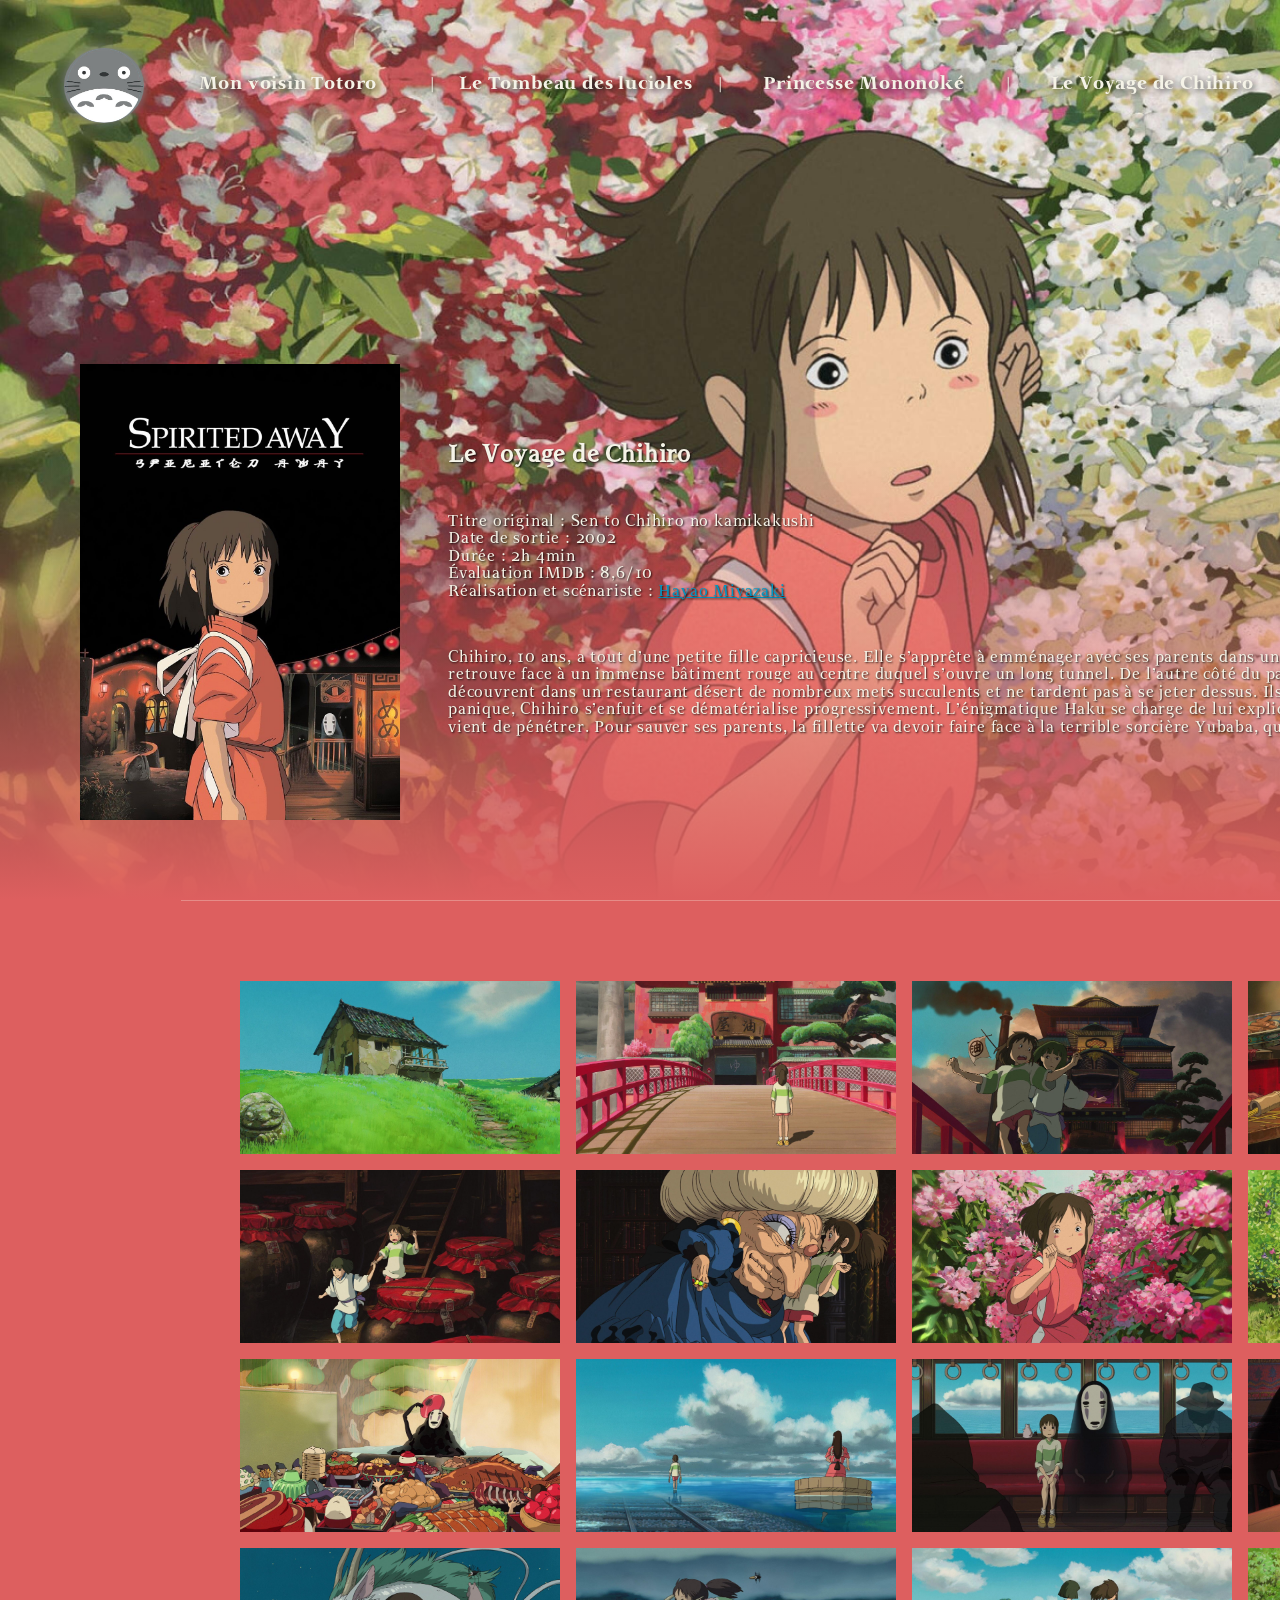
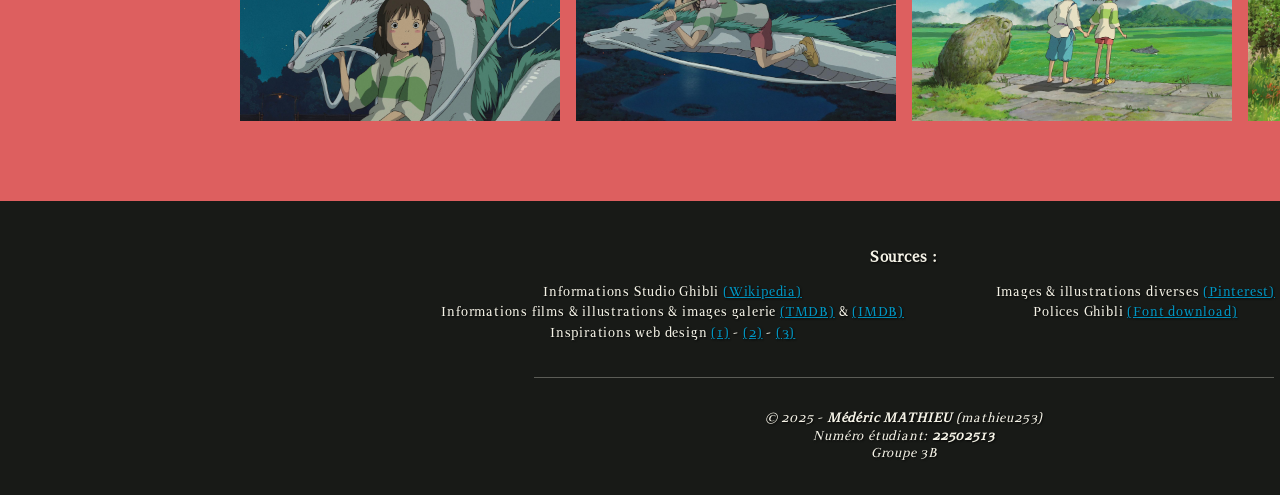
==== pages/chihiro.html @ 4f33b005 "Import" ====
<!DOCTYPE html>
<html lang="fr">

<head>
    <meta charset="UTF-8">
    <meta name="viewport" content="width=device-width, initial-scale=1.0">
    <meta name="author" content="mathieu253" />

    <!----- Favicon ----->
    <link rel="icon" href="../ressources/images/favicon.ico" type="image/x-icon">

    <!----- Styles ----->
    <link rel="stylesheet" href="../css/main.css">
    <link rel="stylesheet" href="../css/films.css">

    <!----- Titre ----->
    <title>Studio Ghibli - Mederic Mathieu</title>
</head>



<body>
    <header>
        <nav class="navbar">
			
			<!-- Logo -->
			<a class="navbar__logo-lien" href="../accueil.html"><img class="navbar__logo-img" src="../ressources/images/logo.png" alt="Logo du studio ghibli"></a>
			
			<!-- Menu -->
            <ul class="navbar__menu">
                <li>
                    <a class="navbar__menu-lien" href="totoro.html">
                        <span class="navbar__menu-titre">Mon voisin Totoro</span>
                        <img class="navbar__menu-affiche" src="../ressources/images/affiche-totoro.jpg" alt="Mon voisin Totoro">
                    </a>
                </li>
                <li>
                    <a class="navbar__menu-lien" href="lucioles.html">
                        <span class="navbar__menu-titre">Le Tombeau des lucioles</span>
                        <img class="navbar__menu-affiche" src="../ressources/images/affiche-lucioles.jpg" alt="Le Tombeau des lucioles">
                    </a>
                </li>
                <li>
                    <a class="navbar__menu-lien" href="mononoke.html">
                        <span class="navbar__menu-titre">Princesse Mononoké</span>
                        <img class="navbar__menu-affiche" src="../ressources/images/affiche-mononoke.jpg" alt="Princesse Mononoké">
                    </a>
                </li>
                <li>
                    <a class="navbar__menu-lien" href="chihiro.html">
                        <span class="navbar__menu-titre">Le Voyage de Chihiro</span>
                        <img class="navbar__menu-affiche" src="../ressources/images/affiche-chihiro.jpg" alt="Le Voyage de Chihiro">
                    </a>
                </li>
            </ul>
        </nav>
    </header>


    <main class="chihiro__main">
        <section class="ghibli__intro chihiro__intro">
            <img class="ghibli__affiche" src="../ressources/images/affiche-chihiro.jpg" alt="Affiche 'Le Voyage de Chihiro'">
            <div class="ghibli__infos">
                <h1>Le Voyage de Chihiro</h1>
                <p>
                    Titre original : Sen to Chihiro no kamikakushi<br>
                    Date de sortie : 2002<br>
                    Durée : 2h 4min<br>
                    Évaluation IMDB : 8,6/10<br>
                    Réalisation et scénariste : <a class="ghibli__lien" href="https://www.imdb.com/fr-ca/name/nm0594503/?ref_=tt_ov_1_1" target="_blank">Hayao Miyazaki</a>
                </p>
                <p>Chihiro, 10 ans, a tout d’une petite fille capricieuse. Elle s’apprête à emménager avec ses parents dans une nouvelle demeure. Sur la route, la petite famille se retrouve face à un immense bâtiment rouge au centre duquel s’ouvre un long tunnel. De l’autre côté du passage se dresse une ville fantôme. Les parents découvrent dans un restaurant désert de nombreux mets succulents et ne tardent pas à se jeter dessus. Ils se retrouvent alors transformés en cochons. Prise de panique, Chihiro s’enfuit et se dématérialise progressivement. L’énigmatique Haku se charge de lui expliquer le fonctionnement de l’univers dans lequel elle vient de pénétrer. Pour sauver ses parents, la fillette va devoir faire face à la terrible sorcière Yubaba, qui arbore les traits d’une harpie méphistophélique.</p>
            </div>
        </section>

        <hr class="footer__separateur">

        <section class="ghibli__galerie">
            <a href="../ressources/images/chihiro/galerie/galerie1.jpg" target="_blank"><img src="../ressources/images/chihiro/galerie/galerie1.jpg" alt="Image du film 'Le Voyage de Chihiro' N°1"></a>
            <a href="../ressources/images/chihiro/galerie/galerie2.jpg" target="_blank"><img src="../ressources/images/chihiro/galerie/galerie2.jpg" alt="Image du film 'Le Voyage de Chihiro' N°2"></a>
            <a href="../ressources/images/chihiro/galerie/galerie3.jpg" target="_blank"><img src="../ressources/images/chihiro/galerie/galerie3.jpg" alt="Image du film 'Le Voyage de Chihiro' N°3"></a>
            <a href="../ressources/images/chihiro/galerie/galerie4.jpg" target="_blank"><img src="../ressources/images/chihiro/galerie/galerie4.jpg" alt="Image du film 'Le Voyage de Chihiro' N°4"></a>
            <a href="../ressources/images/chihiro/galerie/galerie5.jpg" target="_blank"><img src="../ressources/images/chihiro/galerie/galerie5.jpg" alt="Image du film 'Le Voyage de Chihiro' N°5"></a>
            <a href="../ressources/images/chihiro/galerie/galerie6.jpg" target="_blank"><img src="../ressources/images/chihiro/galerie/galerie6.jpg" alt="Image du film 'Le Voyage de Chihiro' N°6"></a>
            <a href="../ressources/images/chihiro/galerie/galerie7.jpg" target="_blank"><img src="../ressources/images/chihiro/galerie/galerie7.jpg" alt="Image du film 'Le Voyage de Chihiro' N°7"></a>
            <a href="../ressources/images/chihiro/galerie/galerie8.jpg" target="_blank"><img src="../ressources/images/chihiro/galerie/galerie8.jpg" alt="Image du film 'Le Voyage de Chihiro' N°8"></a>
            <a href="../ressources/images/chihiro/galerie/galerie9.jpg" target="_blank"><img src="../ressources/images/chihiro/galerie/galerie9.jpg" alt="Image du film 'Le Voyage de Chihiro' N°9"></a>
            <a href="../ressources/images/chihiro/galerie/galerie10.jpg" target="_blank"><img src="../ressources/images/chihiro/galerie/galerie10.jpg" alt="Image du film 'Le Voyage de Chihiro' N°10"></a>
            <a href="../ressources/images/chihiro/galerie/galerie11.jpg" target="_blank"><img src="../ressources/images/chihiro/galerie/galerie11.jpg" alt="Image du film 'Le Voyage de Chihiro' N°11"></a>
            <a href="../ressources/images/chihiro/galerie/galerie12.jpg" target="_blank"><img src="../ressources/images/chihiro/galerie/galerie12.jpg" alt="Image du film 'Le Voyage de Chihiro' N°12"></a>
            <a href="../ressources/images/chihiro/galerie/galerie13.jpg" target="_blank"><img src="../ressources/images/chihiro/galerie/galerie13.jpg" alt="Image du film 'Le Voyage de Chihiro' N°13"></a>
            <a href="../ressources/images/chihiro/galerie/galerie14.jpg" target="_blank"><img src="../ressources/images/chihiro/galerie/galerie14.jpg" alt="Image du film 'Le Voyage de Chihiro' N°14"></a>
            <a href="../ressources/images/chihiro/galerie/galerie15.jpg" target="_blank"><img src="../ressources/images/chihiro/galerie/galerie15.jpg" alt="Image du film 'Le Voyage de Chihiro' N°15"></a>
            <a href="../ressources/images/chihiro/galerie/galerie16.jpg" target="_blank"><img src="../ressources/images/chihiro/galerie/galerie16.jpg" alt="Image du film 'Le Voyage de Chihiro' N°16"></a>
        </section>
    </main>


    <footer>
        <section>
            <h3>Sources :</h3>
            <ul class="footer__menu">
                <li>Informations Studio Ghibli <a href="https://fr.wikipedia.org/wiki/Studio_Ghibli" target="_blank">(Wikipedia)</a></li>
                <li>Images & illustrations diverses <a href="https://fr.pinterest.com" target="_blank">(Pinterest)</a></li>
                <li>Informations films & illustrations & images galerie <a href="https://www.themoviedb.org/?language=fr" target="_blank">(TMDB)</a> & <a href="https://www.imdb.com/fr/" target="_blank">(IMDB)</a></li>
                <li>Polices Ghibli <a href="https://font.download/font/ghibli" target="_blank">(Font download)</a></li>
                <li>Inspirations web design <a href="https://fr.pinterest.com/pin/593208582208327746/" target="_blank">(1)</a> - <a href="https://fr.pinterest.com/pin/292100725852922092/" target="_blank">(2)</a> - <a href="https://fr.pinterest.com/pin/20618110789596343/" target="_blank">(3)</a></li>
                
            </ul>
        </section>

        <hr class="footer__separateur">

        <address>
            © 2025 - <strong>Médéric MATHIEU</strong> (mathieu253)<br>
            Numéro étudiant: <strong>22502513</strong><br>
            Groupe 3B
        </address>
    </footer>
</body>

</html>
---- css/main.css ----
/***** Variables *****/
:root {
    /* Couleurs générales */
    --ghibli-noir: #181a17;
    --ghibli-marron: #2c1d17;
    --ghibli-creme: #f5f3e7;
    --ghibli-vert: #1ca943;
    --ghibli-bleu: #0097c4;

    /* Couleurs par film */
    --couleur-totoro: #0b2035;
    --couleur-lucioles: #69200f;
    --couleur-mononoke: #899eb3;
    --couleur-chihiro: #dd5f5f;

    /* Tailles */
    --affiche-largeur: 16rem;
}

/***** Polices *****/
@font-face { /* Police 'Ghibli" */
    font-family: "Ghibli";
    src: url("../ressources/polices/Ghibli.woff");
}

@font-face { /* Police 'Ghibli" en gras */
    font-family: "Ghibli Bold";
    src: url("../ressources/polices/Ghibli-Bold.woff");
}

/***** Style global *****/
* { /* Style appliqué sur tous les éléments de la page pour simplifier la mise en page */
    box-sizing: border-box;
    margin: 0;
    padding: 0;
    
}

body {
    display: grid;
    grid-template-rows: auto 1fr auto;
    min-height: 100vh;
    max-width: 100vw;
    line-height: 1.1em;
    letter-spacing: 0.05em;
    text-shadow: 1px 1px 2px rgba(0,0,0,0.8);
    font-family: 'Ghibli', Arial, sans-serif;
    color: var(--ghibli-creme);
}

/***** Navbar *****/
.navbar {
    position: absolute;
    z-index: 10;
    display: grid;
    grid-template-columns: repeat(2, auto);
    justify-content: space-between;
    width: 100%;
    padding: 3rem 4rem;
}

/***** Logo *****/
.navbar__logo-img {
    background-color: #7d8182;
    box-shadow: 0 0 10px #7d8182;
}

.navbar__logo-img, .navbar__logo-lien {
    display: block;
    width: 5rem;
    border-radius: 50%;
    transition: transform 0.3s;
}

.navbar__logo-img:hover {
    transform: scale(1.2);
}

/***** Menu *****/
.navbar__menu {
    display: grid;
    grid-template-columns: repeat(4, auto);
    justify-content: space-between;
    align-items: center;
    list-style: none;
}

.navbar__menu-lien {
    position: relative;
    display: grid;
    width: var(--affiche-largeur);
    line-height: 2rem;
    font-size: 1.1rem;
    text-align: center;
    text-decoration: none;
    font-family: 'Ghibli Bold', Arial, sans-serif;
    text-shadow: 2px 2px 6px rgba(0, 0, 0, 0.7);
    color: var(--ghibli-creme);
}

.navbar__menu li { /* Permet de rendre l'élément <li> parent de l'élément dans la règle avec ::after */
    position: relative;
    padding-inline: 1rem;
}

.navbar__menu li:not(:last-child)::after { /* Ajoute une barre horizontale après chaque élément <li> du menu SAUF le dernier */
    content: "|";
    position: absolute;
    right: -.2rem;
    top: 50%;
    transform: translateY(-50%); /* Décale et centre l'élément en fonction de son parent */
    text-shadow: 1px 1px 3px rgba(0, 0, 0, 0.7);
}

/***** Animation menu *****/
.navbar__menu-titre {
    transition: opacity 0.5s ease-out;
}

.navbar__menu-affiche { /* On positionne et stylise l'affiche puis on la cache pour l'afficher uniquement lors du survol */
    position: absolute;
    top: 0;
    left: 50%;
    transform: translateX(-50%) translateY(-20px); /* Décale et centre l'élément en fonction de son parent */
    width: var(--affiche-largeur);
    border-radius: 30px;
    opacity: 0;
    visibility: hidden;
    transition: opacity 0.5s ease-out, transform 0.5s ease-out, visibility 0.5s;
}

.navbar__menu-lien:hover .navbar__menu-titre { /* On cache le texte lors du survol d'un lien */
    opacity: 0;
}

.navbar__menu-lien:hover .navbar__menu-affiche { /* On affiche l'image lors du survol d'un lien */
    opacity: 1;
    visibility: visible;
    transform: translateX(-50%) translateY(0);
}

/***** Pied de page *****/
footer {
    display: grid;
    justify-content: center;
    align-items: center;
    gap: 2rem;
    padding-block: 3rem 2rem;
    background-color: var(--ghibli-noir);
    text-align: center;
    font-size: small;
}

.footer__menu {
    display: grid;
    grid-template-columns: repeat(2, 1fr);
    margin-top: 1rem;
    list-style: none;
}

.footer__menu a {
    line-height: 1.3rem;
    color: var(--ghibli-bleu);
}

.footer__menu a:hover {
    color: var(--ghibli-vert);
}

.footer__separateur {
    opacity: 0.3;
    width: 80%;
    height: 1px;
    margin: auto;
    border: none;
    background-color: var(--ghibli-creme);
}
---- css/films.css ----
/***** Style global pour les 4 pages de film *****/
.ghibli__intro {
    display: grid;
    grid-template-columns: repeat(2, auto);
    justify-content: left;
    align-content: end;
    align-items: center;
    gap: 3rem;
    height: 100vh;
    padding: 5rem;
    background-image: linear-gradient(to bottom, transparent 50%, var(--bg-color-ghibli)), var(--bg-img-ghibli);
    background-size: cover;
    background-repeat: no-repeat;
}

.ghibli__affiche {
    width: 20rem;
}

.ghibli__infos {
    display: grid;
    gap: 3rem;
}

.ghibli__lien {
    color: var(--ghibli-bleu);
}

.ghibli__lien:hover {
    color: var(--ghibli-vert);
}

.ghibli__galerie {
    display: grid;
    grid-template-columns: repeat(4, 1fr);
    gap: 1rem;
    padding: 5rem 15rem;
}

.ghibli__galerie a {
    display: grid;
    width: 20rem;
}

.ghibli__galerie img {
    width: 100%;
}

/**************************************************/
/***** Style pour la page 'Mon Voisin Totoro' *****/
/**************************************************/
.totoro__main {
    background-color: var(--couleur-totoro);
}

.totoro__intro {
    --bg-img-ghibli: url(../ressources/images/totoro/bg-totoro.jpg);
    --bg-color-ghibli: var(--couleur-totoro);
}


/********************************************************/
/***** Style pour la page 'Le Tombeau des Lucioles' *****/
/********************************************************/
.lucioles__main {
    background-color: var(--couleur-lucioles);
}

.lucioles__intro {
    --bg-img-ghibli: url(../ressources/images/lucioles/bg-lucioles.jpg);
    --bg-color-ghibli: var(--couleur-lucioles);
}


/***************************************************/
/***** Style pour la page 'Princesse Mononoke' *****/
/***************************************************/
.mononoke__main {
    background-color: var(--couleur-mononoke);
}

.mononoke__intro {
    --bg-img-ghibli: url(../ressources/images/mononoke/bg-mononoke.jpg);
    --bg-color-ghibli: var(--couleur-mononoke);
}


/*****************************************************/
/***** Style pour la page 'Le Voyage de Chihiro' *****/
/*****************************************************/
.chihiro__main {
    background-color: var(--couleur-chihiro);
}

.chihiro__intro {
    --bg-img-ghibli: url(../ressources/images/chihiro/bg-chihiro.jpg);
    --bg-color-ghibli: var(--couleur-chihiro);
}
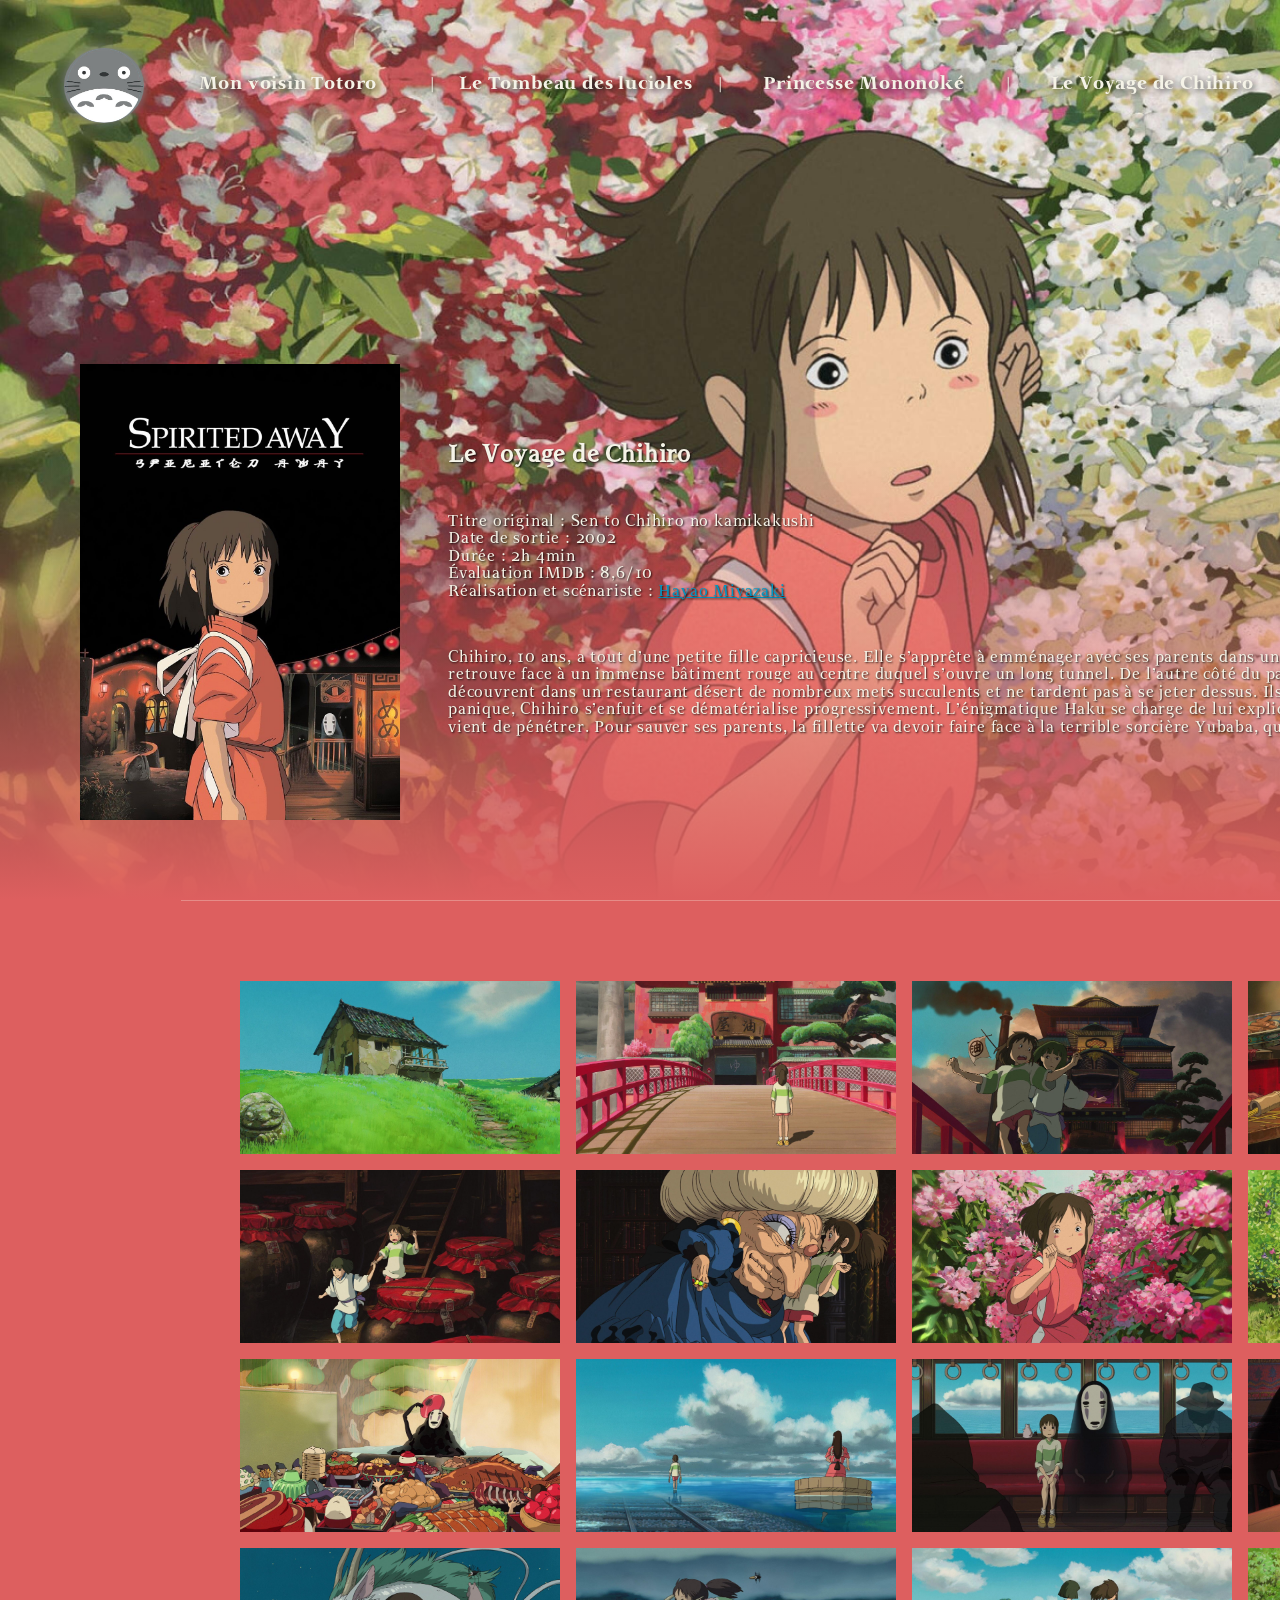
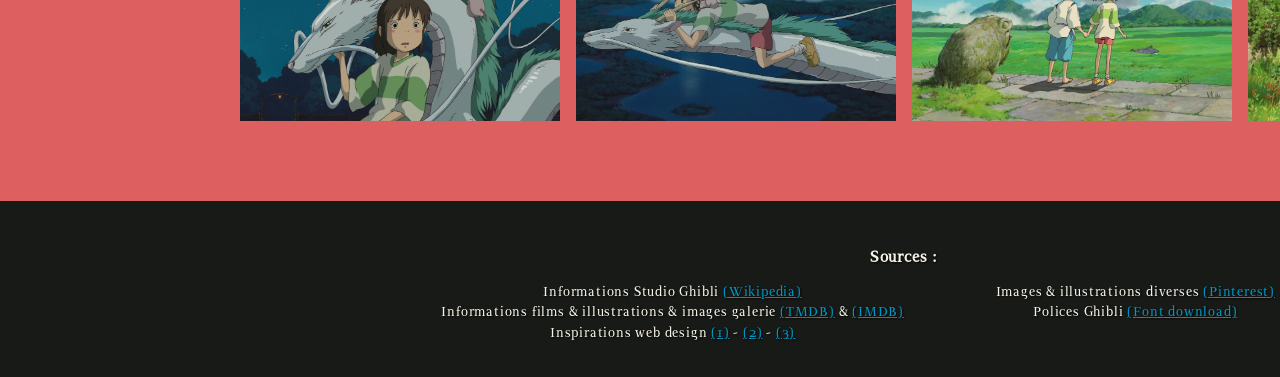
==== commit 17034799: "Renaming of the index file" ====
--- a/pages/chihiro.html
+++ b/pages/chihiro.html
@@ -24,7 +24,7 @@
         <nav class="navbar">
 			
 			<!-- Logo -->
-			<a class="navbar__logo-lien" href="../accueil.html"><img class="navbar__logo-img" src="../ressources/images/logo.png" alt="Logo du studio ghibli"></a>
+			<a class="navbar__logo-lien" href="../index.html"><img class="navbar__logo-img" src="../ressources/images/logo.png" alt="Logo du studio ghibli"></a>
 			
 			<!-- Menu -->
             <ul class="navbar__menu">
@@ -108,14 +108,6 @@
                 
             </ul>
         </section>
-
-        <hr class="footer__separateur">
-
-        <address>
-            © 2025 - <strong>Médéric MATHIEU</strong> (mathieu253)<br>
-            Numéro étudiant: <strong>22502513</strong><br>
-            Groupe 3B
-        </address>
     </footer>
 </body>
 
